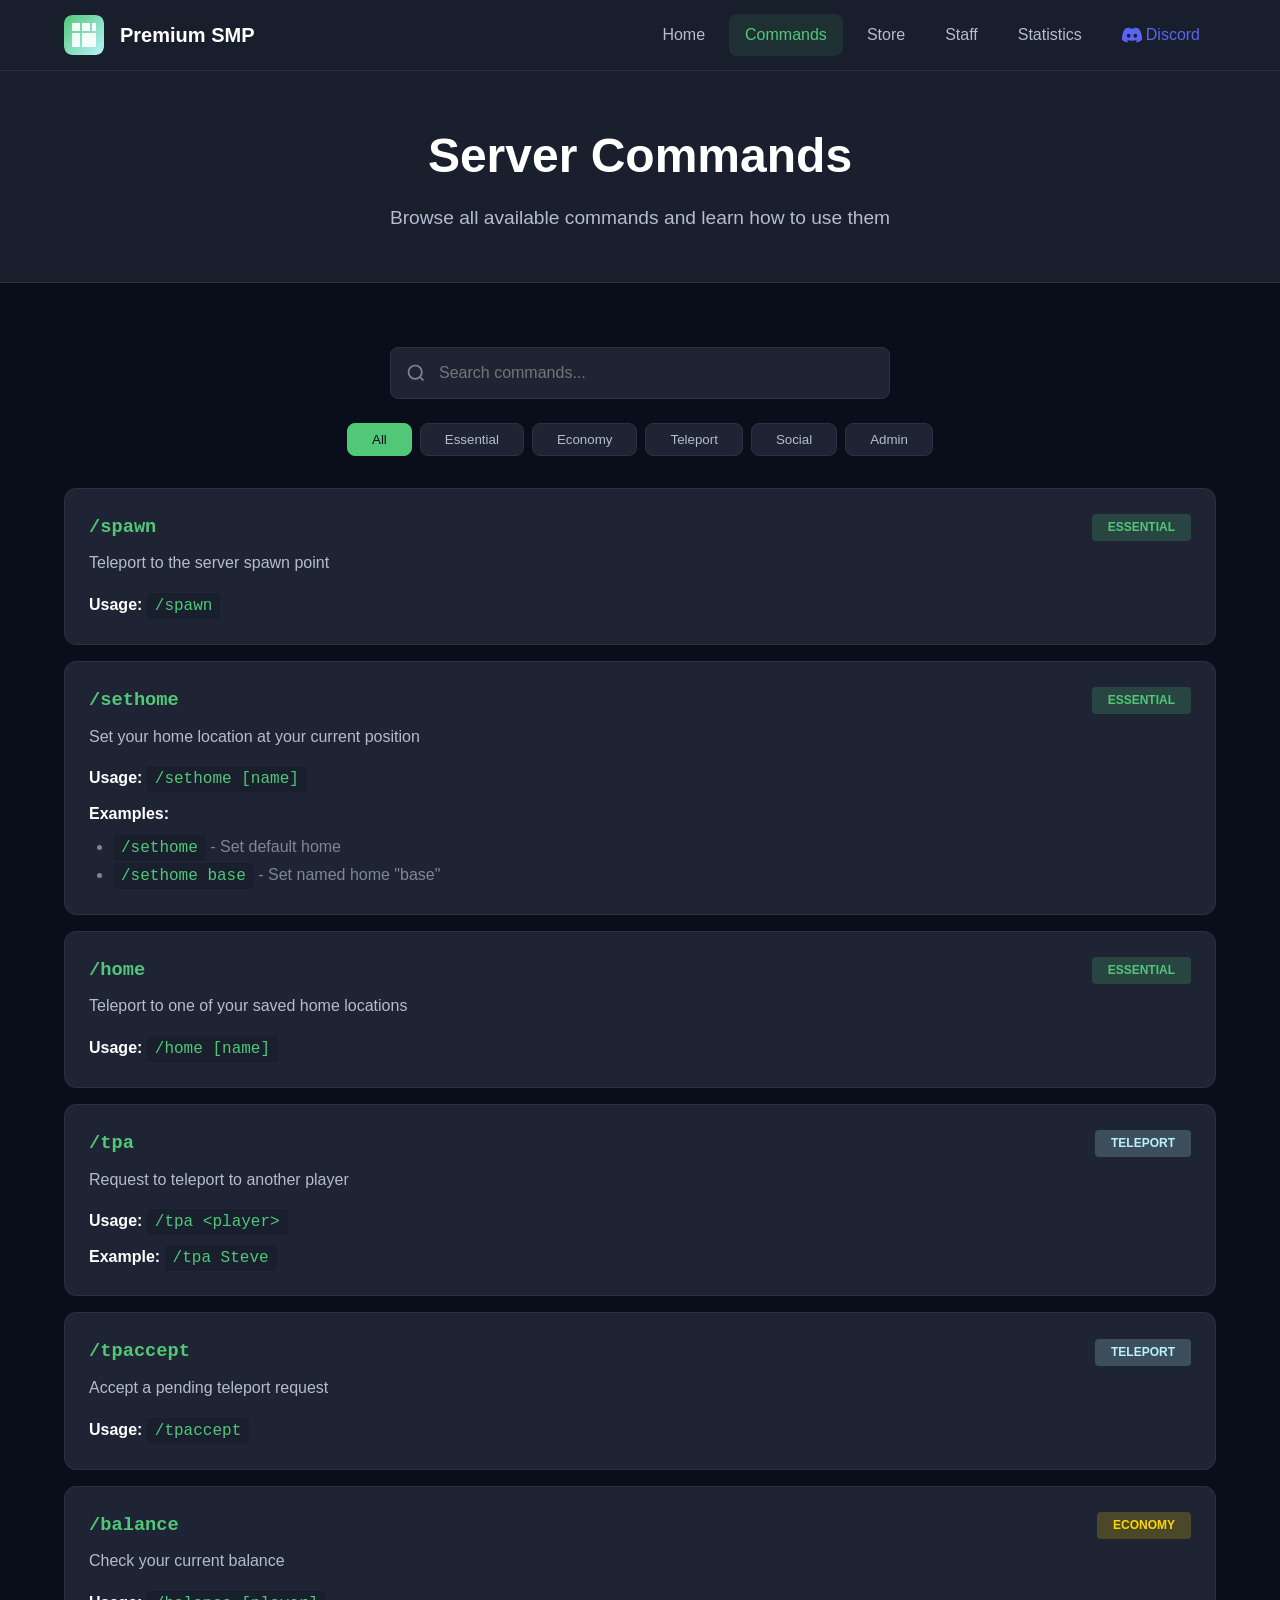
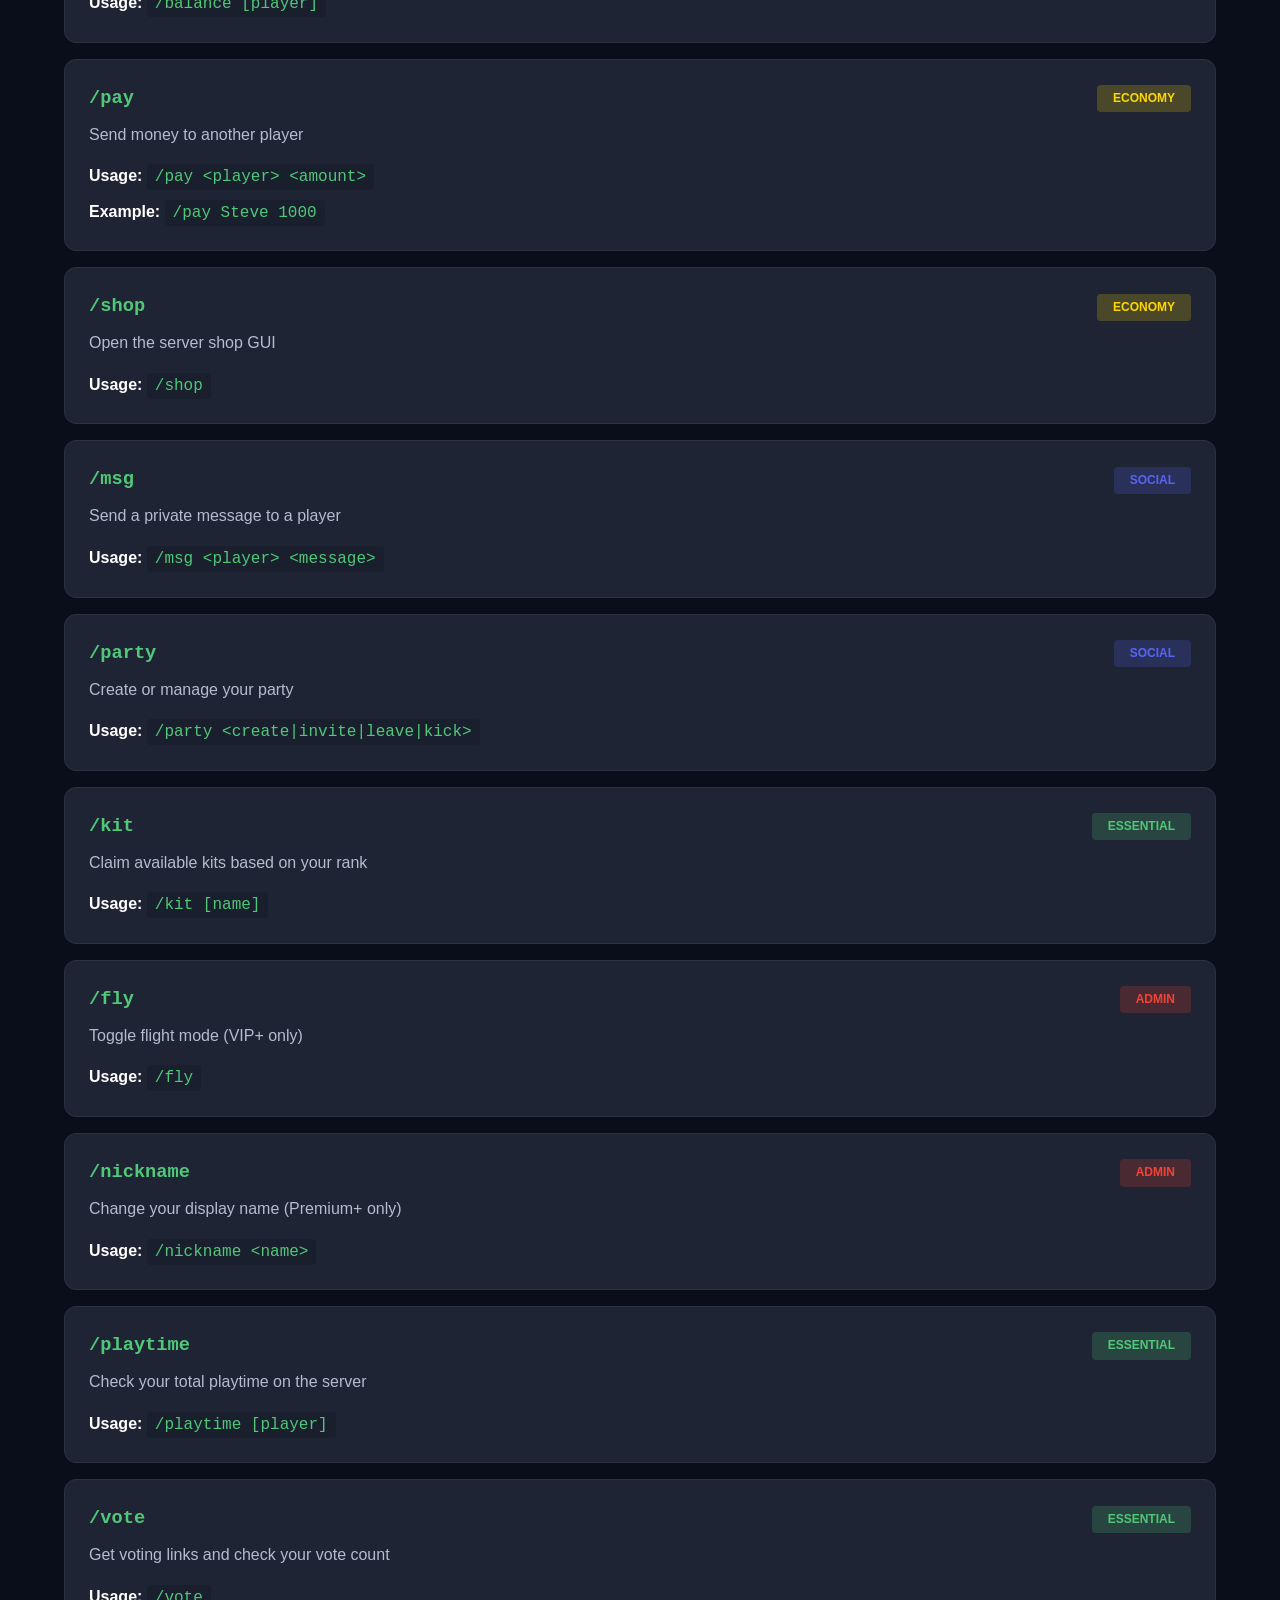
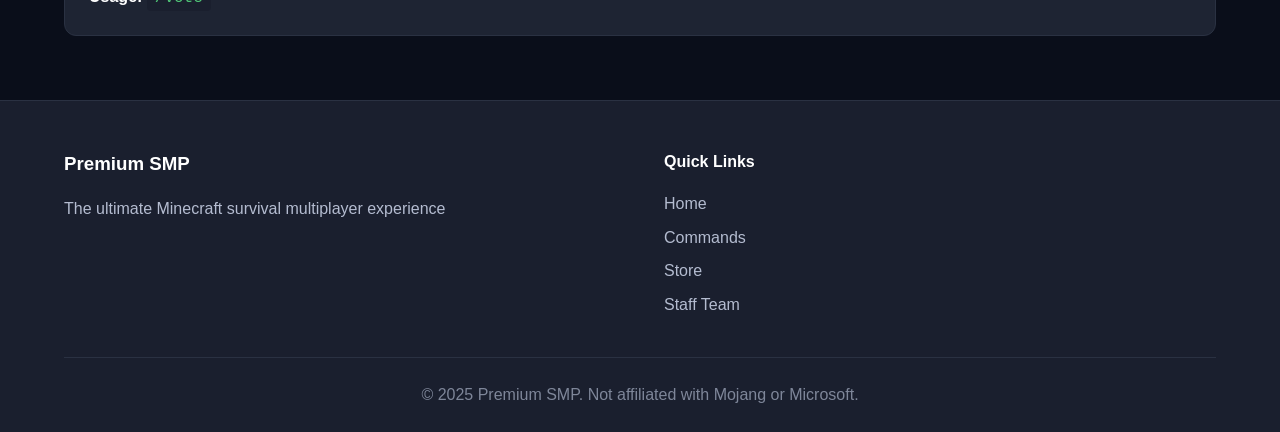
==== commands.html @ baafb139 "Finished The full project" ====
<!DOCTYPE html>
<html lang="en">
<head>
    <meta charset="UTF-8">
    <meta name="viewport" content="width=device-width, initial-scale=1.0">
    <meta name="description" content="Browse all available commands on Premium Minecraft SMP server">
    <title>Commands - Premium Minecraft SMP</title>
    <link rel="icon" type="image/svg+xml" href="/favicon.svg">
    <link rel="stylesheet" href="./style.css">
</head>
<body>
    <nav class="navbar" id="navbar">
        <div class="container nav-container">
            <div class="nav-brand">
                <a href="./index.html"><img src="./public/logo.svg" alt="Server Logo" class="nav-logo"></a>
                <a href="./index.html"><span class="nav-title">Premium SMP</span></a>
            </div>

            <button class="nav-toggle" id="navToggle" aria-label="Toggle navigation">
                <span></span>
                <span></span>
                <span></span>
            </button>

            <ul class="nav-menu" id="navMenu">
                <li><a href="./index.html" class="nav-link">Home</a></li>
                <li><a href="./commands.html" class="nav-link active">Commands</a></li>
                <li><a href="./store.html" class="nav-link">Store</a></li>
                <li><a href="./staff.html" class="nav-link">Staff</a></li>
                <li><a href="./stats.html" class="nav-link">Statistics</a></li>
                <li><a href="#" class="nav-link discord-link" id="discordLink">
                    <svg class="discord-icon" width="20" height="20" viewBox="0 0 24 24" fill="currentColor">
                        <path d="M20.317 4.492c-1.53-.69-3.17-1.2-4.885-1.49a.075.075 0 0 0-.079.036c-.21.369-.444.85-.608 1.23a18.566 18.566 0 0 0-5.487 0 12.36 12.36 0 0 0-.617-1.23A.077.077 0 0 0 8.562 3c-1.714.29-3.354.8-4.885 1.491a.07.07 0 0 0-.032.027C.533 9.093-.32 13.555.099 17.961a.08.08 0 0 0 .031.055 20.03 20.03 0 0 0 5.993 2.98.078.078 0 0 0 .084-.026 13.83 13.83 0 0 0 1.226-1.963.074.074 0 0 0-.041-.104 13.201 13.201 0 0 1-1.872-.878.075.075 0 0 1-.008-.125c.126-.093.252-.19.372-.287a.075.075 0 0 1 .078-.01c3.927 1.764 8.18 1.764 12.061 0a.075.075 0 0 1 .079.009c.12.098.245.195.372.288a.075.075 0 0 1-.006.125c-.598.344-1.22.635-1.873.877a.075.075 0 0 0-.041.105c.36.687.772 1.341 1.225 1.962a.077.077 0 0 0 .084.028 19.963 19.963 0 0 0 6.002-2.981.076.076 0 0 0 .032-.054c.5-5.094-.838-9.52-3.549-13.442a.06.06 0 0 0-.031-.028zM8.02 15.278c-1.182 0-2.157-1.069-2.157-2.38 0-1.312.956-2.38 2.157-2.38 1.21 0 2.176 1.077 2.157 2.38 0 1.312-.956 2.38-2.157 2.38zm7.975 0c-1.183 0-2.157-1.069-2.157-2.38 0-1.312.955-2.38 2.157-2.38 1.21 0 2.176 1.077 2.157 2.38 0 1.312-.946 2.38-2.157 2.38z"/>
                    </svg>
                    Discord
                </a></li>
            </ul>
        </div>
    </nav>

    <div class="page-header">
        <div class="container">
            <h1>Server Commands</h1>
            <p>Browse all available commands and learn how to use them</p>
        </div>
    </div>

    <section class="section commands-section">
        <div class="container">
            <div class="commands-controls">
                <div class="search-box">
                    <svg class="search-icon" width="20" height="20" viewBox="0 0 24 24" fill="none" stroke="currentColor" stroke-width="2">
                        <circle cx="11" cy="11" r="8"></circle>
                        <path d="m21 21-4.35-4.35"></path>
                    </svg>
                    <input type="text" id="commandSearch" placeholder="Search commands..." class="search-input">
                </div>

                <div class="category-filters" id="categoryFilters">
                    <button class="filter-btn active" data-category="all">All</button>
                    <button class="filter-btn" data-category="essential">Essential</button>
                    <button class="filter-btn" data-category="economy">Economy</button>
                    <button class="filter-btn" data-category="teleport">Teleport</button>
                    <button class="filter-btn" data-category="social">Social</button>
                    <button class="filter-btn" data-category="admin">Admin</button>
                </div>
            </div>

            <div class="commands-list" id="commandsList">
                <div class="command-card" data-category="essential">
                    <div class="command-header">
                        <h3>/spawn</h3>
                        <span class="command-badge badge-essential">Essential</span>
                    </div>
                    <p class="command-description">Teleport to the server spawn point</p>
                    <div class="command-usage">
                        <strong>Usage:</strong> <code>/spawn</code>
                    </div>
                </div>

                <div class="command-card" data-category="essential">
                    <div class="command-header">
                        <h3>/sethome</h3>
                        <span class="command-badge badge-essential">Essential</span>
                    </div>
                    <p class="command-description">Set your home location at your current position</p>
                    <div class="command-usage">
                        <strong>Usage:</strong> <code>/sethome [name]</code>
                    </div>
                    <div class="command-examples">
                        <strong>Examples:</strong>
                        <ul>
                            <li><code>/sethome</code> - Set default home</li>
                            <li><code>/sethome base</code> - Set named home "base"</li>
                        </ul>
                    </div>
                </div>

                <div class="command-card" data-category="essential">
                    <div class="command-header">
                        <h3>/home</h3>
                        <span class="command-badge badge-essential">Essential</span>
                    </div>
                    <p class="command-description">Teleport to one of your saved home locations</p>
                    <div class="command-usage">
                        <strong>Usage:</strong> <code>/home [name]</code>
                    </div>
                </div>

                <div class="command-card" data-category="teleport">
                    <div class="command-header">
                        <h3>/tpa</h3>
                        <span class="command-badge badge-teleport">Teleport</span>
                    </div>
                    <p class="command-description">Request to teleport to another player</p>
                    <div class="command-usage">
                        <strong>Usage:</strong> <code>/tpa &lt;player&gt;</code>
                    </div>
                    <div class="command-examples">
                        <strong>Example:</strong> <code>/tpa Steve</code>
                    </div>
                </div>

                <div class="command-card" data-category="teleport">
                    <div class="command-header">
                        <h3>/tpaccept</h3>
                        <span class="command-badge badge-teleport">Teleport</span>
                    </div>
                    <p class="command-description">Accept a pending teleport request</p>
                    <div class="command-usage">
                        <strong>Usage:</strong> <code>/tpaccept</code>
                    </div>
                </div>

                <div class="command-card" data-category="economy">
                    <div class="command-header">
                        <h3>/balance</h3>
                        <span class="command-badge badge-economy">Economy</span>
                    </div>
                    <p class="command-description">Check your current balance</p>
                    <div class="command-usage">
                        <strong>Usage:</strong> <code>/balance [player]</code>
                    </div>
                </div>

                <div class="command-card" data-category="economy">
                    <div class="command-header">
                        <h3>/pay</h3>
                        <span class="command-badge badge-economy">Economy</span>
                    </div>
                    <p class="command-description">Send money to another player</p>
                    <div class="command-usage">
                        <strong>Usage:</strong> <code>/pay &lt;player&gt; &lt;amount&gt;</code>
                    </div>
                    <div class="command-examples">
                        <strong>Example:</strong> <code>/pay Steve 1000</code>
                    </div>
                </div>

                <div class="command-card" data-category="economy">
                    <div class="command-header">
                        <h3>/shop</h3>
                        <span class="command-badge badge-economy">Economy</span>
                    </div>
                    <p class="command-description">Open the server shop GUI</p>
                    <div class="command-usage">
                        <strong>Usage:</strong> <code>/shop</code>
                    </div>
                </div>

                <div class="command-card" data-category="social">
                    <div class="command-header">
                        <h3>/msg</h3>
                        <span class="command-badge badge-social">Social</span>
                    </div>
                    <p class="command-description">Send a private message to a player</p>
                    <div class="command-usage">
                        <strong>Usage:</strong> <code>/msg &lt;player&gt; &lt;message&gt;</code>
                    </div>
                </div>

                <div class="command-card" data-category="social">
                    <div class="command-header">
                        <h3>/party</h3>
                        <span class="command-badge badge-social">Social</span>
                    </div>
                    <p class="command-description">Create or manage your party</p>
                    <div class="command-usage">
                        <strong>Usage:</strong> <code>/party &lt;create|invite|leave|kick&gt;</code>
                    </div>
                </div>

                <div class="command-card" data-category="essential">
                    <div class="command-header">
                        <h3>/kit</h3>
                        <span class="command-badge badge-essential">Essential</span>
                    </div>
                    <p class="command-description">Claim available kits based on your rank</p>
                    <div class="command-usage">
                        <strong>Usage:</strong> <code>/kit [name]</code>
                    </div>
                </div>

                <div class="command-card" data-category="admin">
                    <div class="command-header">
                        <h3>/fly</h3>
                        <span class="command-badge badge-admin">Admin</span>
                    </div>
                    <p class="command-description">Toggle flight mode (VIP+ only)</p>
                    <div class="command-usage">
                        <strong>Usage:</strong> <code>/fly</code>
                    </div>
                </div>

                <div class="command-card" data-category="admin">
                    <div class="command-header">
                        <h3>/nickname</h3>
                        <span class="command-badge badge-admin">Admin</span>
                    </div>
                    <p class="command-description">Change your display name (Premium+ only)</p>
                    <div class="command-usage">
                        <strong>Usage:</strong> <code>/nickname &lt;name&gt;</code>
                    </div>
                </div>

                <div class="command-card" data-category="essential">
                    <div class="command-header">
                        <h3>/playtime</h3>
                        <span class="command-badge badge-essential">Essential</span>
                    </div>
                    <p class="command-description">Check your total playtime on the server</p>
                    <div class="command-usage">
                        <strong>Usage:</strong> <code>/playtime [player]</code>
                    </div>
                </div>

                <div class="command-card" data-category="essential">
                    <div class="command-header">
                        <h3>/vote</h3>
                        <span class="command-badge badge-essential">Essential</span>
                    </div>
                    <p class="command-description">Get voting links and check your vote count</p>
                    <div class="command-usage">
                        <strong>Usage:</strong> <code>/vote</code>
                    </div>
                </div>
            </div>

            <div class="no-results" id="noResults" style="display: none;">
                <svg width="64" height="64" viewBox="0 0 24 24" fill="none" stroke="currentColor" stroke-width="2">
                    <circle cx="11" cy="11" r="8"></circle>
                    <path d="m21 21-4.35-4.35"></path>
                </svg>
                <p>No commands found</p>
            </div>
        </div>
    </section>

    <footer class="footer">
        <div class="container">
            <div class="footer-content">
                <div class="footer-section">
                    <h3>Premium SMP</h3>
                    <p>The ultimate Minecraft survival multiplayer experience</p>
                </div>
                <div class="footer-section">
                    <h4>Quick Links</h4>
                    <ul class="footer-links">
                        <li><a href="./index.html">Home</a></li>
                        <li><a href="./commands.html">Commands</a></li>
                        <li><a href="./store.html">Store</a></li>
                        <li><a href="./staff.html">Staff Team</a></li>
                    </ul>
                </div>
            </div>
            <div class="footer-bottom">
                <p>&copy; 2025 Premium SMP. Not affiliated with Mojang or Microsoft.</p>
            </div>
        </div>
    </footer>

    <div class="notification" id="notification">
        <div class="notification-content">
            <span class="notification-message" id="notificationMessage"></span>
            <button class="notification-close" id="notificationClose">&times;</button>
        </div>
    </div>

    <script type="module" src="./js/commands.js"></script>
</body>
</html>
---- style.css ----
:root {
  --color-primary: #50C878;
  --color-primary-dark: #3da860;
  --color-primary-light: #6fd48f;
  --color-secondary: #B9F2FF;
  --color-secondary-dark: #90c9d4;
  --color-accent: #FFD700;
  --color-success: #4CAF50;
  --color-warning: #FF9800;
  --color-error: #F44336;
  --color-discord: #5865F2;
  --color-bg-primary: #0a0e1a;
  --color-bg-secondary: #1a1f2e;
  --color-bg-tertiary: #252b3d;
  --color-bg-card: #1e2433;
  --color-bg-hover: #2a3142;
  --color-text-primary: #ffffff;
  --color-text-secondary: #b4bcd0;
  --color-text-tertiary: #7e8699;
  --color-text-muted: #5a6178;
  --color-border: #2a3142;
  --color-border-light: #3a4152;
  --font-primary: -apple-system, BlinkMacSystemFont, 'Segoe UI', 'Roboto', 'Oxygen', 'Ubuntu', 'Cantarell', 'Fira Sans', 'Droid Sans', 'Helvetica Neue', sans-serif;
  --font-gaming: 'Minecraft', 'Press Start 2P', monospace, var(--font-primary);
  --spacing-xs: 4px;
  --spacing-sm: 8px;
  --spacing-md: 16px;
  --spacing-lg: 24px;
  --spacing-xl: 32px;
  --spacing-2xl: 48px;
  --spacing-3xl: 64px;
  --radius-sm: 4px;
  --radius-md: 8px;
  --radius-lg: 12px;
  --radius-xl: 16px;
  --shadow-sm: 0 1px 3px rgba(0, 0, 0, 0.2);
  --shadow-md: 0 4px 6px rgba(0, 0, 0, 0.3);
  --shadow-lg: 0 10px 25px rgba(0, 0, 0, 0.4);
  --shadow-xl: 0 20px 40px rgba(0, 0, 0, 0.5);
  --transition-fast: 150ms ease;
  --transition-normal: 250ms ease;
  --transition-slow: 350ms ease;
  --z-dropdown: 1000;
  --z-modal: 2000;
  --z-notification: 3000;
  --z-tooltip: 4000;
}

* {
  margin: 0;
  padding: 0;
  box-sizing: border-box;
}

html {
  scroll-behavior: smooth;
  font-size: 16px;
}

body {
  font-family: var(--font-primary);
  background-color: var(--color-bg-primary);
  color: var(--color-text-primary);
  line-height: 1.6;
  overflow-x: hidden;
  -webkit-font-smoothing: antialiased;
  -moz-osx-font-smoothing: grayscale;
}

.container {
  max-width: 1200px;
  margin: 0 auto;
  padding: 0 var(--spacing-lg);
}

img {
  max-width: 100%;
  height: auto;
  display: block;
}

a {
  text-decoration: none;
  color: inherit;
  transition: color var(--transition-fast);
}

button {
  font-family: inherit;
  border: none;
  cursor: pointer;
  transition: all var(--transition-fast);
}

input, textarea, select {
  font-family: inherit;
  font-size: inherit;
}

.navbar {
  position: fixed;
  top: 0;
  left: 0;
  right: 0;
  background: rgba(26, 31, 46, 0.95);
  backdrop-filter: blur(10px);
  border-bottom: 1px solid var(--color-border);
  z-index: 1000;
  transition: background var(--transition-normal);
}

.navbar.scrolled {
  background: rgba(26, 31, 46, 1);
  box-shadow: var(--shadow-md);
}

.nav-container {
  display: flex;
  align-items: center;
  justify-content: space-between;
  height: 70px;
}

.nav-brand {
  display: flex;
  align-items: center;
  gap: var(--spacing-md);
  font-weight: 700;
  font-size: 1.25rem;
}

.nav-logo {
  width: 40px;
  height: 40px;
  border-radius: var(--radius-md);
}

.nav-menu {
  display: flex;
  align-items: center;
  gap: var(--spacing-sm);
  list-style: none;
}

.nav-link {
  padding: var(--spacing-sm) var(--spacing-md);
  border-radius: var(--radius-md);
  color: var(--color-text-secondary);
  font-weight: 500;
  transition: all var(--transition-fast);
  display: flex;
  align-items: center;
  gap: var(--spacing-xs);
}

.nav-link:hover {
  color: var(--color-text-primary);
  background: var(--color-bg-hover);
}

.nav-link.active {
  color: var(--color-primary);
  background: rgba(80, 200, 120, 0.1);
}

.discord-link {
  color: var(--color-discord);
}

.discord-link:hover {
  background: rgba(88, 101, 242, 0.1);
}

.nav-toggle {
  display: none;
  flex-direction: column;
  gap: 5px;
  background: transparent;
  padding: var(--spacing-sm);
}

.nav-toggle span {
  width: 25px;
  height: 2px;
  background: var(--color-text-primary);
  transition: all var(--transition-fast);
  border-radius: 2px;
}

.hero {
  position: relative;
  min-height: 100vh;
  display: flex;
  align-items: center;
  justify-content: center;
  padding-top: 70px;
  overflow: hidden;
}

.hero-background {
  position: absolute;
  top: 0;
  left: 0;
  right: 0;
  bottom: 0;
  background: linear-gradient(135deg, #0a0e1a 0%, #1a1f2e 50%, #0f1419 100%);
  z-index: -1;
}

.hero-background::before {
  content: '';
  position: absolute;
  top: 0;
  left: 0;
  right: 0;
  bottom: 0;
  background: radial-gradient(circle at 50% 50%, rgba(80, 200, 120, 0.1) 0%, transparent 70%);
  animation: pulse 8s ease-in-out infinite;
}

@keyframes pulse {
  0%, 100% { opacity: 0.5; }
  50% { opacity: 1; }
}

.hero-content {
  text-align: center;
  z-index: 1;
  padding: var(--spacing-2xl) 0;
}

.hero-title {
  font-size: clamp(2.5rem, 5vw, 4rem);
  font-weight: 800;
  margin-bottom: var(--spacing-md);
  background: linear-gradient(135deg, var(--color-primary), var(--color-secondary));
  -webkit-background-clip: text;
  -webkit-text-fill-color: transparent;
  background-clip: text;
  animation: fadeInUp 0.8s ease;
}

.hero-subtitle {
  font-size: clamp(1.1rem, 2vw, 1.5rem);
  color: var(--color-text-secondary);
  margin-bottom: var(--spacing-2xl);
  animation: fadeInUp 0.8s ease 0.2s both;
}

@keyframes fadeInUp {
  from {
    opacity: 0;
    transform: translateY(30px);
  }
  to {
    opacity: 1;
    transform: translateY(0);
  }
}

.server-status-card {
  background: var(--color-bg-card);
  border: 1px solid var(--color-border);
  border-radius: var(--radius-xl);
  padding: var(--spacing-xl);
  margin: 0 auto var(--spacing-xl);
  max-width: 600px;
  box-shadow: var(--shadow-lg);
  animation: fadeInUp 0.8s ease 0.4s both;
}

.status-indicator {
  display: flex;
  align-items: center;
  justify-content: center;
  gap: var(--spacing-sm);
  margin-bottom: var(--spacing-lg);
}

.status-dot {
  width: 12px;
  height: 12px;
  border-radius: 50%;
  background: var(--color-success);
  box-shadow: 0 0 10px var(--color-success);
  animation: statusPulse 2s ease-in-out infinite;
}

@keyframes statusPulse {
  0%, 100% { opacity: 1; }
  50% { opacity: 0.5; }
}

.status-dot.offline {
  background: var(--color-error);
  box-shadow: 0 0 10px var(--color-error);
}

.status-text {
  font-weight: 600;
  font-size: 1.1rem;
}

.server-info {
  display: grid;
  grid-template-columns: 1fr 1fr;
  gap: var(--spacing-lg);
}

.server-ip label,
.player-count label {
  display: block;
  color: var(--color-text-tertiary);
  font-size: 0.875rem;
  margin-bottom: var(--spacing-xs);
  text-transform: uppercase;
  letter-spacing: 0.5px;
}

.ip-container {
  display: flex;
  align-items: center;
  gap: var(--spacing-sm);
  background: var(--color-bg-secondary);
  padding: var(--spacing-sm) var(--spacing-md);
  border-radius: var(--radius-md);
}

.ip-container code {
  flex: 1;
  font-family: 'Courier New', monospace;
  font-size: 1rem;
  color: var(--color-primary);
  font-weight: 600;
}

.btn-copy {
  background: transparent;
  color: var(--color-text-secondary);
  padding: var(--spacing-xs);
  border-radius: var(--radius-sm);
  display: flex;
  align-items: center;
}

.btn-copy:hover {
  background: var(--color-bg-hover);
  color: var(--color-primary);
}

.count-display {
  font-size: 2rem;
  font-weight: 700;
  color: var(--color-primary);
}

.count-max {
  font-size: 1.2rem;
  color: var(--color-text-tertiary);
}

.hero-actions {
  display: flex;
  gap: var(--spacing-md);
  justify-content: center;
  flex-wrap: wrap;
  animation: fadeInUp 0.8s ease 0.6s both;
}

.btn {
  padding: var(--spacing-md) var(--spacing-xl);
  border-radius: var(--radius-md);
  font-weight: 600;
  font-size: 1rem;
  display: inline-flex;
  align-items: center;
  justify-content: center;
  gap: var(--spacing-sm);
  cursor: pointer;
  transition: all var(--transition-normal);
  border: 2px solid transparent;
  text-align: center;
  white-space: nowrap;
}

.btn-primary {
  background: var(--color-primary);
  color: var(--color-bg-primary);
}

.btn-primary:hover {
  background: var(--color-primary-dark);
  transform: translateY(-2px);
  box-shadow: 0 10px 20px rgba(80, 200, 120, 0.3);
}

.btn-secondary {
  background: transparent;
  border-color: var(--color-border-light);
  color: var(--color-text-primary);
}

.btn-secondary:hover {
  background: var(--color-bg-hover);
  border-color: var(--color-primary);
}

.btn-discord {
  background: var(--color-discord);
  color: white;
}

.btn-discord:hover {
  background: #4752c4;
  transform: translateY(-2px);
  box-shadow: 0 10px 20px rgba(88, 101, 242, 0.3);
}

.btn-large {
  padding: var(--spacing-md) var(--spacing-2xl);
  font-size: 1.1rem;
}

.btn-block {
  width: 100%;
}

.btn:disabled {
  opacity: 0.5;
  cursor: not-allowed;
  transform: none !important;
}

.scroll-indicator {
  position: absolute;
  bottom: var(--spacing-xl);
  left: 50%;
  transform: translateX(-50%);
  animation: bounce 2s infinite;
}

@keyframes bounce {
  0%, 100% { transform: translateX(-50%) translateY(0); }
  50% { transform: translateX(-50%) translateY(-10px); }
}

.scroll-arrow {
  width: 30px;
  height: 30px;
  border-left: 2px solid var(--color-primary);
  border-bottom: 2px solid var(--color-primary);
  transform: rotate(-45deg);
}

.section {
  padding: var(--spacing-3xl) 0;
}

.section-title {
  font-size: clamp(2rem, 4vw, 3rem);
  font-weight: 700;
  text-align: center;
  margin-bottom: var(--spacing-md);
}

.section-subtitle {
  text-align: center;
  color: var(--color-text-secondary);
  font-size: 1.2rem;
  margin-bottom: var(--spacing-2xl);
}

.features-grid {
  display: grid;
  grid-template-columns: repeat(auto-fit, minmax(300px, 1fr));
  gap: var(--spacing-lg);
}

.feature-card {
  background: var(--color-bg-card);
  border: 1px solid var(--color-border);
  border-radius: var(--radius-lg);
  padding: var(--spacing-xl);
  transition: all var(--transition-normal);
}

.feature-card:hover {
  transform: translateY(-5px);
  border-color: var(--color-primary);
  box-shadow: var(--shadow-lg);
}

.feature-icon {
  width: 60px;
  height: 60px;
  background: rgba(80, 200, 120, 0.1);
  border-radius: var(--radius-md);
  display: flex;
  align-items: center;
  justify-content: center;
  margin-bottom: var(--spacing-md);
  color: var(--color-primary);
}

.feature-card h3 {
  font-size: 1.5rem;
  margin-bottom: var(--spacing-sm);
}

.feature-card p {
  color: var(--color-text-secondary);
  line-height: 1.7;
}

.discord-section {
  background: var(--color-bg-secondary);
}

.discord-content {
  display: grid;
  grid-template-columns: 1fr 1fr;
  gap: var(--spacing-2xl);
  align-items: center;
}

.discord-info h2 {
  font-size: 2.5rem;
  margin-bottom: var(--spacing-md);
}

.discord-stats {
  display: flex;
  gap: var(--spacing-xl);
  margin: var(--spacing-xl) 0;
}

.discord-stat {
  display: flex;
  flex-direction: column;
}

.stat-value {
  font-size: 2.5rem;
  font-weight: 700;
  color: var(--color-discord);
}

.stat-label {
  color: var(--color-text-tertiary);
  font-size: 0.9rem;
}

.discord-widget {
  background: var(--color-bg-card);
  border: 1px solid var(--color-border);
  border-radius: var(--radius-lg);
  padding: var(--spacing-xl);
  min-height: 300px;
  display: flex;
  align-items: center;
  justify-content: center;
}

.footer {
  background: var(--color-bg-secondary);
  border-top: 1px solid var(--color-border);
  padding: var(--spacing-2xl) 0 var(--spacing-lg);
}

.footer-content {
  display: grid;
  grid-template-columns: repeat(auto-fit, minmax(200px, 1fr));
  gap: var(--spacing-2xl);
  margin-bottom: var(--spacing-xl);
}

.footer-section h3, .footer-section h4 {
  margin-bottom: var(--spacing-md);
}

.footer-section p {
  color: var(--color-text-secondary);
  line-height: 1.7;
}

.footer-links {
  list-style: none;
}

.footer-links li {
  margin-bottom: var(--spacing-sm);
}

.footer-links a {
  color: var(--color-text-secondary);
  transition: color var(--transition-fast);
}

.footer-links a:hover {
  color: var(--color-primary);
}

.social-links {
  display: flex;
  gap: var(--spacing-md);
  margin-top: var(--spacing-md);
}

.social-links a {
  width: 40px;
  height: 40px;
  background: var(--color-bg-hover);
  border-radius: var(--radius-md);
  display: flex;
  align-items: center;
  justify-content: center;
  transition: all var(--transition-fast);
}

.social-links a:hover {
  background: var(--color-primary);
  transform: translateY(-3px);
}

.footer-bottom {
  text-align: center;
  padding-top: var(--spacing-lg);
  border-top: 1px solid var(--color-border);
  color: var(--color-text-tertiary);
}

.notification {
  position: fixed;
  top: 90px;
  right: var(--spacing-lg);
  background: var(--color-bg-card);
  border: 1px solid var(--color-border);
  border-radius: var(--radius-lg);
  padding: var(--spacing-md) var(--spacing-lg);
  box-shadow: var(--shadow-lg);
  z-index: var(--z-notification);
  transform: translateX(400px);
  transition: transform var(--transition-normal);
  max-width: 350px;
}

.notification.show {
  transform: translateX(0);
}

.notification.success {
  border-color: var(--color-success);
}

.notification.error {
  border-color: var(--color-error);
}

.notification-content {
  display: flex;
  align-items: center;
  justify-content: space-between;
  gap: var(--spacing-md);
}

.notification-close {
  background: transparent;
  color: var(--color-text-secondary);
  font-size: 1.5rem;
  padding: 0;
  width: 24px;
  height: 24px;
  display: flex;
  align-items: center;
  justify-content: center;
  border-radius: var(--radius-sm);
}

.notification-close:hover {
  background: var(--color-bg-hover);
}

.popup-overlay {
  position: fixed;
  top: 0;
  left: 0;
  right: 0;
  bottom: 0;
  background: rgba(0, 0, 0, 0.8);
  z-index: var(--z-modal);
  display: flex;
  align-items: center;
  justify-content: center;
  opacity: 0;
  pointer-events: none;
  transition: opacity var(--transition-normal);
  padding: var(--spacing-lg);
}

.popup-overlay.show {
  opacity: 1;
  pointer-events: auto;
}

.popup-content {
  background: var(--color-bg-card);
  border: 1px solid var(--color-border);
  border-radius: var(--radius-xl);
  max-width: 500px;
  width: 100%;
  position: relative;
  transform: scale(0.9);
  transition: transform var(--transition-normal);
}

.popup-overlay.show .popup-content {
  transform: scale(1);
}

.popup-close {
  position: absolute;
  top: var(--spacing-md);
  right: var(--spacing-md);
  background: var(--color-bg-hover);
  color: var(--color-text-secondary);
  width: 36px;
  height: 36px;
  border-radius: var(--radius-md);
  font-size: 1.5rem;
  display: flex;
  align-items: center;
  justify-content: center;
}

.popup-close:hover {
  background: var(--color-error);
  color: white;
}

.popup-body {
  padding: var(--spacing-2xl);
}

.popup-body h2 {
  margin-bottom: var(--spacing-md);
}

.popup-body p {
  color: var(--color-text-secondary);
  margin-bottom: var(--spacing-xl);
  line-height: 1.7;
}

.popup-actions {
  display: flex;
  gap: var(--spacing-md);
}

.page-header {
  background: var(--color-bg-secondary);
  padding: calc(70px + var(--spacing-2xl)) 0 var(--spacing-2xl);
  text-align: center;
  border-bottom: 1px solid var(--color-border);
}

.page-header h1 {
  font-size: clamp(2rem, 4vw, 3rem);
  margin-bottom: var(--spacing-sm);
}

.page-header p {
  color: var(--color-text-secondary);
  font-size: 1.2rem;
}

.commands-controls {
  display: flex;
  flex-direction: column;
  gap: var(--spacing-lg);
  margin-bottom: var(--spacing-xl);
}

.search-box {
  position: relative;
  max-width: 500px;
  margin: 0 auto;
  width: 100%;
}

.search-icon {
  position: absolute;
  left: var(--spacing-md);
  top: 50%;
  transform: translateY(-50%);
  color: var(--color-text-tertiary);
  pointer-events: none;
}

.search-input {
  width: 100%;
  padding: var(--spacing-md) var(--spacing-md) var(--spacing-md) calc(var(--spacing-md) * 3);
  background: var(--color-bg-card);
  border: 1px solid var(--color-border);
  border-radius: var(--radius-md);
  color: var(--color-text-primary);
  font-size: 1rem;
  transition: all var(--transition-fast);
}

.search-input:focus {
  outline: none;
  border-color: var(--color-primary);
  box-shadow: 0 0 0 3px rgba(80, 200, 120, 0.1);
}

.category-filters {
  display: flex;
  gap: var(--spacing-sm);
  justify-content: center;
  flex-wrap: wrap;
}

.filter-btn, .category-btn, .tab-btn {
  padding: var(--spacing-sm) var(--spacing-lg);
  background: var(--color-bg-card);
  border: 1px solid var(--color-border);
  border-radius: var(--radius-md);
  color: var(--color-text-secondary);
  font-weight: 500;
  transition: all var(--transition-fast);
}

.filter-btn:hover, .category-btn:hover, .tab-btn:hover {
  background: var(--color-bg-hover);
  border-color: var(--color-primary);
  color: var(--color-text-primary);
}

.filter-btn.active, .category-btn.active, .tab-btn.active {
  background: var(--color-primary);
  border-color: var(--color-primary);
  color: var(--color-bg-primary);
}

.commands-list {
  display: grid;
  gap: var(--spacing-md);
}

.command-card {
  background: var(--color-bg-card);
  border: 1px solid var(--color-border);
  border-radius: var(--radius-lg);
  padding: var(--spacing-lg);
  transition: all var(--transition-fast);
}

.command-card:hover {
  border-color: var(--color-primary);
  box-shadow: var(--shadow-md);
}

.command-header {
  display: flex;
  align-items: center;
  justify-content: space-between;
  margin-bottom: var(--spacing-sm);
  flex-wrap: wrap;
  gap: var(--spacing-sm);
}

.command-header h3 {
  color: var(--color-primary);
  font-family: 'Courier New', monospace;
}

.command-badge {
  padding: var(--spacing-xs) var(--spacing-md);
  border-radius: var(--radius-sm);
  font-size: 0.75rem;
  font-weight: 600;
  text-transform: uppercase;
}

.badge-essential {
  background: rgba(80, 200, 120, 0.2);
  color: var(--color-primary);
}

.badge-economy {
  background: rgba(255, 215, 0, 0.2);
  color: var(--color-accent);
}

.badge-teleport {
  background: rgba(185, 242, 255, 0.2);
  color: var(--color-secondary);
}

.badge-social {
  background: rgba(88, 101, 242, 0.2);
  color: var(--color-discord);
}

.badge-admin {
  background: rgba(244, 67, 54, 0.2);
  color: var(--color-error);
}

.command-description {
  color: var(--color-text-secondary);
  margin-bottom: var(--spacing-md);
}

.command-usage, .command-examples {
  margin-top: var(--spacing-sm);
}

.command-usage code, .command-examples code {
  background: var(--color-bg-secondary);
  padding: var(--spacing-xs) var(--spacing-sm);
  border-radius: var(--radius-sm);
  font-family: 'Courier New', monospace;
  color: var(--color-primary);
}

.command-examples ul {
  margin-top: var(--spacing-sm);
  padding-left: var(--spacing-lg);
  color: var(--color-text-tertiary);
}

.no-results {
  text-align: center;
  padding: var(--spacing-3xl) 0;
  color: var(--color-text-tertiary);
}

.no-results svg {
  margin: 0 auto var(--spacing-lg);
  opacity: 0.5;
}

.store-layout {
  display: grid;
  grid-template-columns: 350px 1fr;
  gap: var(--spacing-xl);
  align-items: start;
}

.store-sidebar {
  position: sticky;
  top: 100px;
  display: flex;
  flex-direction: column;
  gap: var(--spacing-lg);
}

.cart-widget {
  background: var(--color-bg-card);
  border: 1px solid var(--color-border);
  border-radius: var(--radius-lg);
  padding: var(--spacing-lg);
}

.cart-header {
  display: flex;
  align-items: center;
  justify-content: space-between;
  margin-bottom: var(--spacing-md);
  padding-bottom: var(--spacing-md);
  border-bottom: 1px solid var(--color-border);
}

.cart-count {
  background: var(--color-primary);
  color: var(--color-bg-primary);
  width: 24px;
  height: 24px;
  border-radius: 50%;
  display: flex;
  align-items: center;
  justify-content: center;
  font-size: 0.875rem;
  font-weight: 700;
}

.cart-items {
  min-height: 100px;
  margin-bottom: var(--spacing-md);
}

.cart-empty {
  text-align: center;
  color: var(--color-text-tertiary);
  padding: var(--spacing-lg) 0;
}

.cart-item {
  display: flex;
  justify-content: space-between;
  align-items: start;
  padding: var(--spacing-sm) 0;
  border-bottom: 1px solid var(--color-border);
  margin-bottom: var(--spacing-sm);
}

.cart-item-info h4 {
  font-size: 0.9rem;
  margin-bottom: var(--spacing-xs);
}

.cart-item-price {
  font-weight: 700;
  color: var(--color-primary);
}

.cart-item-remove {
  background: transparent;
  color: var(--color-error);
  padding: var(--spacing-xs);
  font-size: 1.2rem;
}

.cart-total {
  display: flex;
  justify-content: space-between;
  align-items: center;
  padding: var(--spacing-md) 0;
  border-top: 1px solid var(--color-border);
  font-size: 1.2rem;
  font-weight: 700;
}

.total-price {
  color: var(--color-primary);
}

.store-info h4 {
  margin-bottom: var(--spacing-md);
}

.store-info {
  background: var(--color-bg-card);
  border: 1px solid var(--color-border);
  border-radius: var(--radius-lg);
  padding: var(--spacing-lg);
}

.payment-methods {
  display: flex;
  flex-direction: column;
  gap: var(--spacing-sm);
}

.payment-methods span {
  padding: var(--spacing-sm);
  background: var(--color-bg-secondary);
  border-radius: var(--radius-sm);
  text-align: center;
  font-size: 0.875rem;
}

.store-categories {
  display: flex;
  gap: var(--spacing-sm);
  margin-bottom: var(--spacing-xl);
  flex-wrap: wrap;
}

.products-grid {
  display: grid;
  grid-template-columns: repeat(auto-fill, minmax(300px, 1fr));
  gap: var(--spacing-lg);
}

.product-card {
  background: var(--color-bg-card);
  border: 1px solid var(--color-border);
  border-radius: var(--radius-lg);
  padding: var(--spacing-xl);
  position: relative;
  transition: all var(--transition-normal);
}

.product-card:hover {
  transform: translateY(-5px);
  box-shadow: var(--shadow-lg);
}

.product-badge {
  position: absolute;
  top: var(--spacing-md);
  right: var(--spacing-md);
  background: var(--color-primary);
  color: var(--color-bg-primary);
  padding: var(--spacing-xs) var(--spacing-md);
  border-radius: var(--radius-sm);
  font-size: 0.75rem;
  font-weight: 700;
  text-transform: uppercase;
}

.badge-best {
  background: var(--color-accent);
}

.badge-ultimate {
  background: linear-gradient(135deg, var(--color-primary), var(--color-secondary));
}

.product-header {
  margin-bottom: var(--spacing-lg);
  padding: var(--spacing-lg);
  border-radius: var(--radius-md);
  text-align: center;
}

.rank-vip {
  background: linear-gradient(135deg, rgba(80, 200, 120, 0.2), rgba(80, 200, 120, 0.05));
}

.rank-vip-plus {
  background: linear-gradient(135deg, rgba(255, 215, 0, 0.2), rgba(255, 215, 0, 0.05));
}

.rank-mvp {
  background: linear-gradient(135deg, rgba(185, 242, 255, 0.2), rgba(185, 242, 255, 0.05));
}

.product-header h3 {
  font-size: 1.8rem;
  margin-bottom: var(--spacing-sm);
}

.product-price {
  font-size: 2rem;
  font-weight: 700;
  color: var(--color-primary);
}

.product-description {
  color: var(--color-text-secondary);
  margin-bottom: var(--spacing-md);
  line-height: 1.6;
}

.product-features {
  list-style: none;
  margin-bottom: var(--spacing-lg);
}

.product-features li {
  padding: var(--spacing-sm) 0;
  color: var(--color-text-secondary);
  display: flex;
  align-items: center;
  gap: var(--spacing-sm);
}

.product-features li::before {
  content: '✓';
  color: var(--color-primary);
  font-weight: 700;
}

.modal {
  position: fixed;
  top: 0;
  left: 0;
  right: 0;
  bottom: 0;
  background: rgba(0, 0, 0, 0.8);
  z-index: var(--z-modal);
  display: none;
  align-items: center;
  justify-content: center;
  padding: var(--spacing-lg);
}

.modal.show {
  display: flex;
}

.modal-content {
  background: var(--color-bg-card);
  border: 1px solid var(--color-border);
  border-radius: var(--radius-xl);
  max-width: 600px;
  width: 100%;
  max-height: 90vh;
  overflow-y: auto;
}

.modal-header {
  display: flex;
  align-items: center;
  justify-content: space-between;
  padding: var(--spacing-xl);
  border-bottom: 1px solid var(--color-border);
}

.modal-close {
  background: transparent;
  color: var(--color-text-secondary);
  font-size: 1.5rem;
  width: 32px;
  height: 32px;
  border-radius: var(--radius-md);
  display: flex;
  align-items: center;
  justify-content: center;
}

.modal-close:hover {
  background: var(--color-bg-hover);
}

.modal-body {
  padding: var(--spacing-xl);
}

.form-group {
  margin-bottom: var(--spacing-lg);
}

.form-group label {
  display: block;
  margin-bottom: var(--spacing-sm);
  font-weight: 600;
}

.form-group small {
  display: block;
  margin-top: var(--spacing-xs);
  color: var(--color-text-tertiary);
  font-size: 0.875rem;
}

.form-input {
  width: 100%;
  padding: var(--spacing-md);
  background: var(--color-bg-secondary);
  border: 1px solid var(--color-border);
  border-radius: var(--radius-md);
  color: var(--color-text-primary);
  font-size: 1rem;
  transition: all var(--transition-fast);
}

.form-input:focus {
  outline: none;
  border-color: var(--color-primary);
  box-shadow: 0 0 0 3px rgba(80, 200, 120, 0.1);
}

.payment-options {
  display: flex;
  flex-direction: column;
  gap: var(--spacing-sm);
}

.payment-option {
  display: flex;
  align-items: center;
  gap: var(--spacing-sm);
  padding: var(--spacing-md);
  background: var(--color-bg-secondary);
  border: 1px solid var(--color-border);
  border-radius: var(--radius-md);
  cursor: pointer;
  transition: all var(--transition-fast);
}

.payment-option:hover {
  border-color: var(--color-primary);
}

.payment-option input:checked ~ span {
  color: var(--color-primary);
  font-weight: 600;
}

.checkout-summary {
  background: var(--color-bg-secondary);
  padding: var(--spacing-lg);
  border-radius: var(--radius-md);
  margin-bottom: var(--spacing-lg);
}

.checkout-summary h3 {
  margin-bottom: var(--spacing-md);
}

.checkout-total {
  display: flex;
  justify-content: space-between;
  padding-top: var(--spacing-md);
  border-top: 1px solid var(--color-border);
  margin-top: var(--spacing-md);
  font-size: 1.2rem;
}

.staff-category {
  margin-bottom: var(--spacing-3xl);
}

.category-title {
  font-size: 1.8rem;
  margin-bottom: var(--spacing-xl);
  position: relative;
  padding-bottom: var(--spacing-md);
}

.category-title::after {
  content: '';
  position: absolute;
  bottom: 0;
  left: 0;
  width: 60px;
  height: 3px;
  background: var(--color-primary);
  border-radius: 2px;
}

.staff-grid {
  display: grid;
  grid-template-columns: repeat(auto-fill, minmax(280px, 1fr));
  gap: var(--spacing-lg);
}

.staff-card {
  background: var(--color-bg-card);
  border: 1px solid var(--color-border);
  border-radius: var(--radius-lg);
  padding: var(--spacing-xl);
  text-align: center;
  transition: all var(--transition-normal);
}

.staff-card:hover {
  transform: translateY(-5px);
  box-shadow: var(--shadow-lg);
  border-color: var(--color-primary);
}

.staff-avatar {
  width: 100px;
  height: 100px;
  margin: 0 auto var(--spacing-md);
  position: relative;
}

.staff-avatar img {
  width: 100%;
  height: 100%;
  border-radius: var(--radius-lg);
  border: 3px solid var(--color-border);
}

.staff-status {
  position: absolute;
  bottom: 0;
  right: 0;
  width: 24px;
  height: 24px;
  border-radius: 50%;
  border: 3px solid var(--color-bg-card);
}

.staff-status.online {
  background: var(--color-success);
}

.staff-status.offline {
  background: var(--color-text-tertiary);
}

.staff-name {
  font-size: 1.3rem;
  margin-bottom: var(--spacing-xs);
}

.staff-role {
  display: inline-block;
  padding: var(--spacing-xs) var(--spacing-md);
  border-radius: var(--radius-sm);
  font-size: 0.875rem;
  font-weight: 600;
  margin-bottom: var(--spacing-md);
}

.role-owner {
  background: rgba(255, 215, 0, 0.2);
  color: var(--color-accent);
}

.role-admin {
  background: rgba(244, 67, 54, 0.2);
  color: var(--color-error);
}

.role-mod {
  background: rgba(80, 200, 120, 0.2);
  color: var(--color-primary);
}

.staff-bio {
  color: var(--color-text-secondary);
  line-height: 1.6;
  margin-bottom: var(--spacing-md);
}

.staff-contact {
  display: flex;
  gap: var(--spacing-sm);
  justify-content: center;
}

.contact-btn {
  width: 36px;
  height: 36px;
  background: var(--color-bg-hover);
  border-radius: var(--radius-md);
  display: flex;
  align-items: center;
  justify-content: center;
  transition: all var(--transition-fast);
}

.contact-btn:hover {
  background: var(--color-primary);
  transform: translateY(-2px);
}

.staff-application {
  background: var(--color-bg-card);
  border: 1px solid var(--color-border);
  border-radius: var(--radius-lg);
  padding: var(--spacing-2xl);
  text-align: center;
  margin-top: var(--spacing-3xl);
}

.staff-application h2 {
  margin-bottom: var(--spacing-md);
}

.staff-application p {
  color: var(--color-text-secondary);
  margin-bottom: var(--spacing-xl);
}

.stats-overview {
  display: grid;
  grid-template-columns: repeat(auto-fit, minmax(250px, 1fr));
  gap: var(--spacing-lg);
  margin-bottom: var(--spacing-2xl);
}

.stat-box {
  background: var(--color-bg-card);
  border: 1px solid var(--color-border);
  border-radius: var(--radius-lg);
  padding: var(--spacing-xl);
  display: flex;
  align-items: center;
  gap: var(--spacing-lg);
  transition: all var(--transition-normal);
}

.stat-box:hover {
  transform: translateY(-3px);
  box-shadow: var(--shadow-md);
}

.stat-icon {
  width: 60px;
  height: 60px;
  background: rgba(80, 200, 120, 0.1);
  border-radius: var(--radius-md);
  display: flex;
  align-items: center;
  justify-content: center;
  color: var(--color-primary);
  flex-shrink: 0;
}

.stat-content .stat-value {
  font-size: 2rem;
  font-weight: 700;
  color: var(--color-primary);
  line-height: 1;
  margin-bottom: var(--spacing-xs);
}

.stat-content .stat-label {
  color: var(--color-text-tertiary);
  font-size: 0.9rem;
}

.leaderboard-tabs {
  display: flex;
  gap: var(--spacing-sm);
  margin-bottom: var(--spacing-xl);
  flex-wrap: wrap;
}

.leaderboard-container {
  background: var(--color-bg-card);
  border: 1px solid var(--color-border);
  border-radius: var(--radius-lg);
  overflow: hidden;
  margin-bottom: var(--spacing-3xl);
}

.leaderboard {
  display: none;
}

.leaderboard.active {
  display: block;
}

.leaderboard-header {
  display: grid;
  grid-template-columns: 80px 1fr 150px;
  gap: var(--spacing-md);
  padding: var(--spacing-lg) var(--spacing-xl);
  background: var(--color-bg-secondary);
  border-bottom: 1px solid var(--color-border);
  font-weight: 600;
  color: var(--color-text-tertiary);
  font-size: 0.875rem;
  text-transform: uppercase;
}

.leaderboard-item {
  display: grid;
  grid-template-columns: 80px 1fr 150px;
  gap: var(--spacing-md);
  padding: var(--spacing-lg) var(--spacing-xl);
  border-bottom: 1px solid var(--color-border);
  transition: background var(--transition-fast);
}

.leaderboard-item:hover {
  background: var(--color-bg-hover);
}

.leaderboard-item:last-child {
  border-bottom: none;
}

.rank-col {
  display: flex;
  align-items: center;
}

.rank-badge {
  width: 36px;
  height: 36px;
  border-radius: var(--radius-md);
  display: flex;
  align-items: center;
  justify-content: center;
  font-weight: 700;
  font-size: 1.1rem;
}

.rank-badge.gold {
  background: linear-gradient(135deg, #FFD700, #FFA500);
  color: var(--color-bg-primary);
}

.rank-badge.silver {
  background: linear-gradient(135deg, #C0C0C0, #A8A8A8);
  color: var(--color-bg-primary);
}

.rank-badge.bronze {
  background: linear-gradient(135deg, #CD7F32, #B87333);
  color: var(--color-bg-primary);
}

.player-col {
  display: flex;
  align-items: center;
  gap: var(--spacing-md);
}

.player-avatar {
  width: 32px;
  height: 32px;
  border-radius: var(--radius-sm);
}

.player-name {
  font-weight: 600;
}

.stat-col {
  display: flex;
  align-items: center;
  justify-content: flex-end;
  font-weight: 600;
  color: var(--color-primary);
}

.player-search-section {
  margin-top: var(--spacing-3xl);
}

.player-search-section h2 {
  text-align: center;
  margin-bottom: var(--spacing-xl);
}

.player-stats-card {
  background: var(--color-bg-card);
  border: 1px solid var(--color-border);
  border-radius: var(--radius-lg);
  padding: var(--spacing-xl);
  margin-top: var(--spacing-xl);
  animation: fadeInUp 0.5s ease;
}

.player-stats-header {
  display: flex;
  align-items: center;
  gap: var(--spacing-lg);
  padding-bottom: var(--spacing-lg);
  border-bottom: 1px solid var(--color-border);
  margin-bottom: var(--spacing-lg);
}

.player-avatar-large {
  width: 80px;
  height: 80px;
  border-radius: var(--radius-md);
  border: 3px solid var(--color-primary);
}

.player-info h3 {
  font-size: 1.8rem;
  margin-bottom: var(--spacing-xs);
}

.player-rank {
  display: inline-block;
  padding: var(--spacing-xs) var(--spacing-md);
  background: rgba(80, 200, 120, 0.2);
  color: var(--color-primary);
  border-radius: var(--radius-sm);
  font-size: 0.875rem;
  font-weight: 600;
}

.player-stats-grid {
  display: grid;
  grid-template-columns: repeat(auto-fit, minmax(150px, 1fr));
  gap: var(--spacing-lg);
}

.player-stat {
  text-align: center;
}

.player-stat label {
  display: block;
  color: var(--color-text-tertiary);
  font-size: 0.875rem;
  margin-bottom: var(--spacing-xs);
}

.player-stat span {
  font-size: 1.5rem;
  font-weight: 700;
  color: var(--color-primary);
}

.add-to-cart {
  margin-top: auto;
}

@media (max-width: 968px) {
  .nav-menu {
    position: absolute;
    top: 70px;
    left: 0;
    right: 0;
    background: var(--color-bg-secondary);
    border-bottom: 1px solid var(--color-border);
    flex-direction: column;
    padding: var(--spacing-lg);
    transform: translateY(-100%);
    opacity: 0;
    pointer-events: none;
    transition: all var(--transition-normal);
  }

  .nav-menu.active {
    transform: translateY(0);
    opacity: 1;
    pointer-events: auto;
  }

  .nav-toggle {
    display: flex;
  }

  .discord-content {
    grid-template-columns: 1fr;
  }

  .store-layout {
    grid-template-columns: 1fr;
  }

  .store-sidebar {
    position: static;
    order: 2;
  }

  .leaderboard-header,
  .leaderboard-item {
    grid-template-columns: 60px 1fr 100px;
  }

  .stat-col {
    font-size: 0.875rem;
  }
}

@media (max-width: 640px) {
  :root {
    font-size: 14px;
  }

  .container {
    padding: 0 var(--spacing-md);
  }

  .hero-actions {
    flex-direction: column;
    width: 100%;
  }

  .hero-actions .btn {
    width: 100%;
  }

  .server-info {
    grid-template-columns: 1fr;
  }

  .features-grid,
  .products-grid,
  .staff-grid,
  .stats-overview {
    grid-template-columns: 1fr;
  }

  .discord-stats {
    justify-content: space-around;
  }

  .footer-content {
    grid-template-columns: 1fr;
    text-align: center;
  }

  .social-links {
    justify-content: center;
  }

  .notification {
    right: var(--spacing-sm);
    left: var(--spacing-sm);
  }

  .leaderboard-header {
    font-size: 0.75rem;
    padding: var(--spacing-md);
  }

  .leaderboard-item {
    padding: var(--spacing-md);
  }

  .player-avatar {
    width: 24px;
    height: 24px;
  }

  .player-name {
    font-size: 0.875rem;
  }
}

@media (prefers-reduced-motion: reduce) {
  * {
    animation-duration: 0.01ms !important;
    animation-iteration-count: 1 !important;
    transition-duration: 0.01ms !important;
  }
}
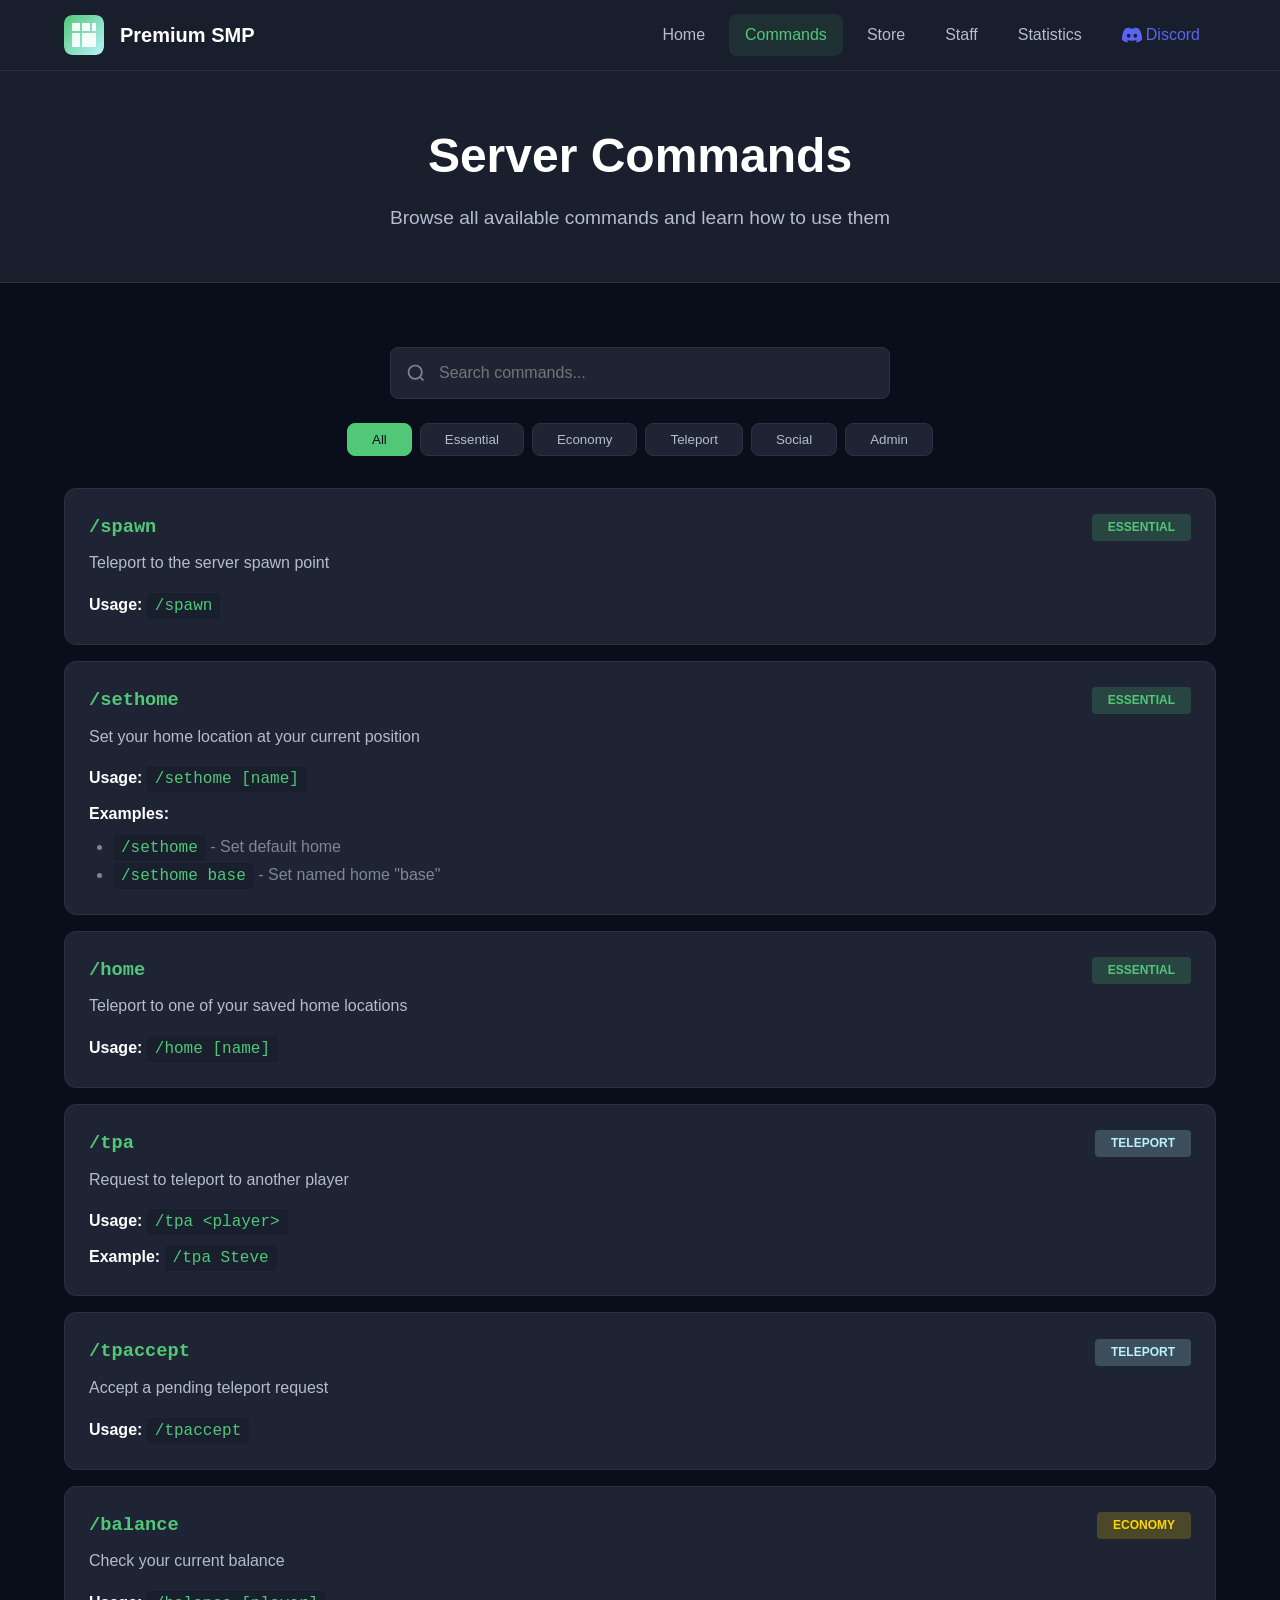
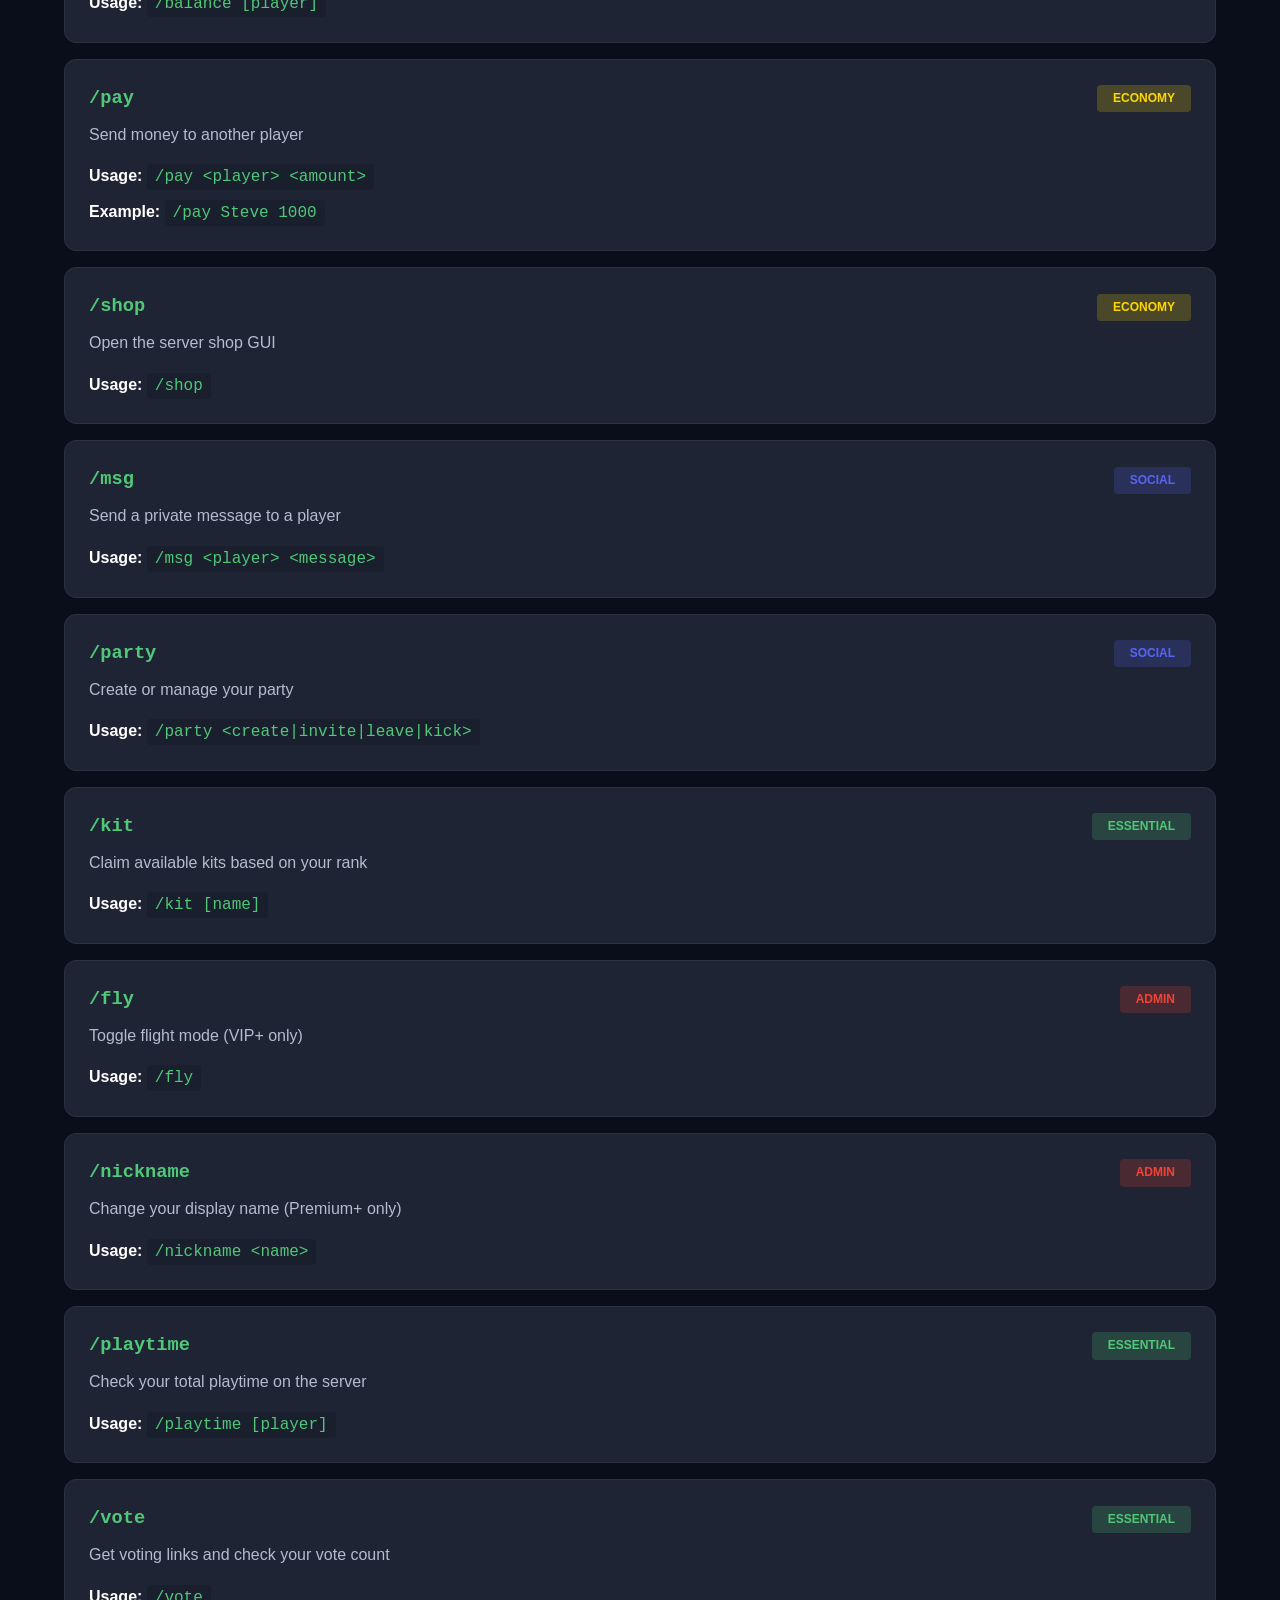
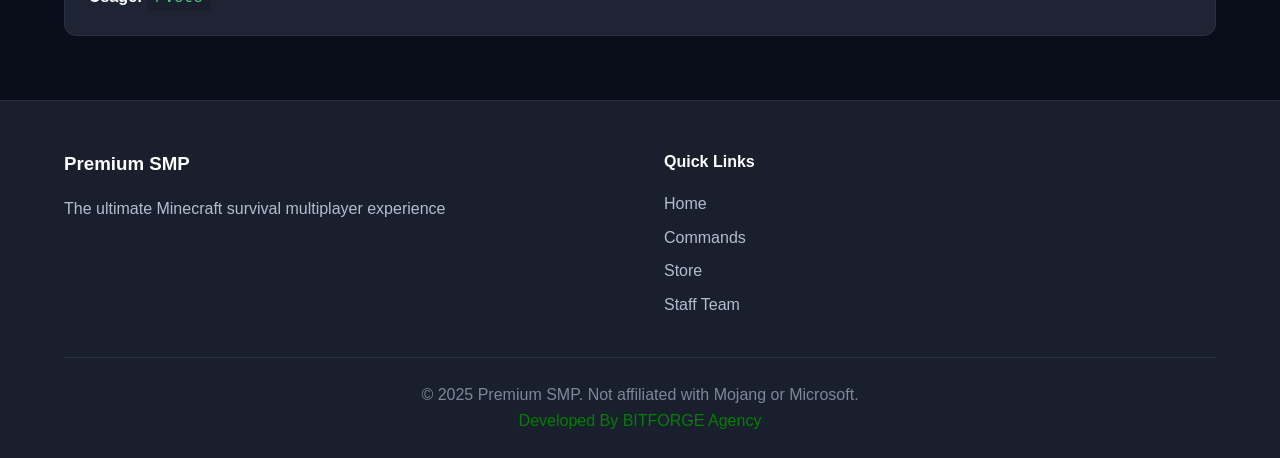
==== commit a2a163dc: "Updated The Footer Cradets" ====
--- a/commands.html
+++ b/commands.html
@@ -275,6 +275,7 @@
             </div>
             <div class="footer-bottom">
                 <p>&copy; 2025 Premium SMP. Not affiliated with Mojang or Microsoft.</p>
+                <p style="color: green;">Developed By BITFORGE Agency</p>
             </div>
         </div>
     </footer>
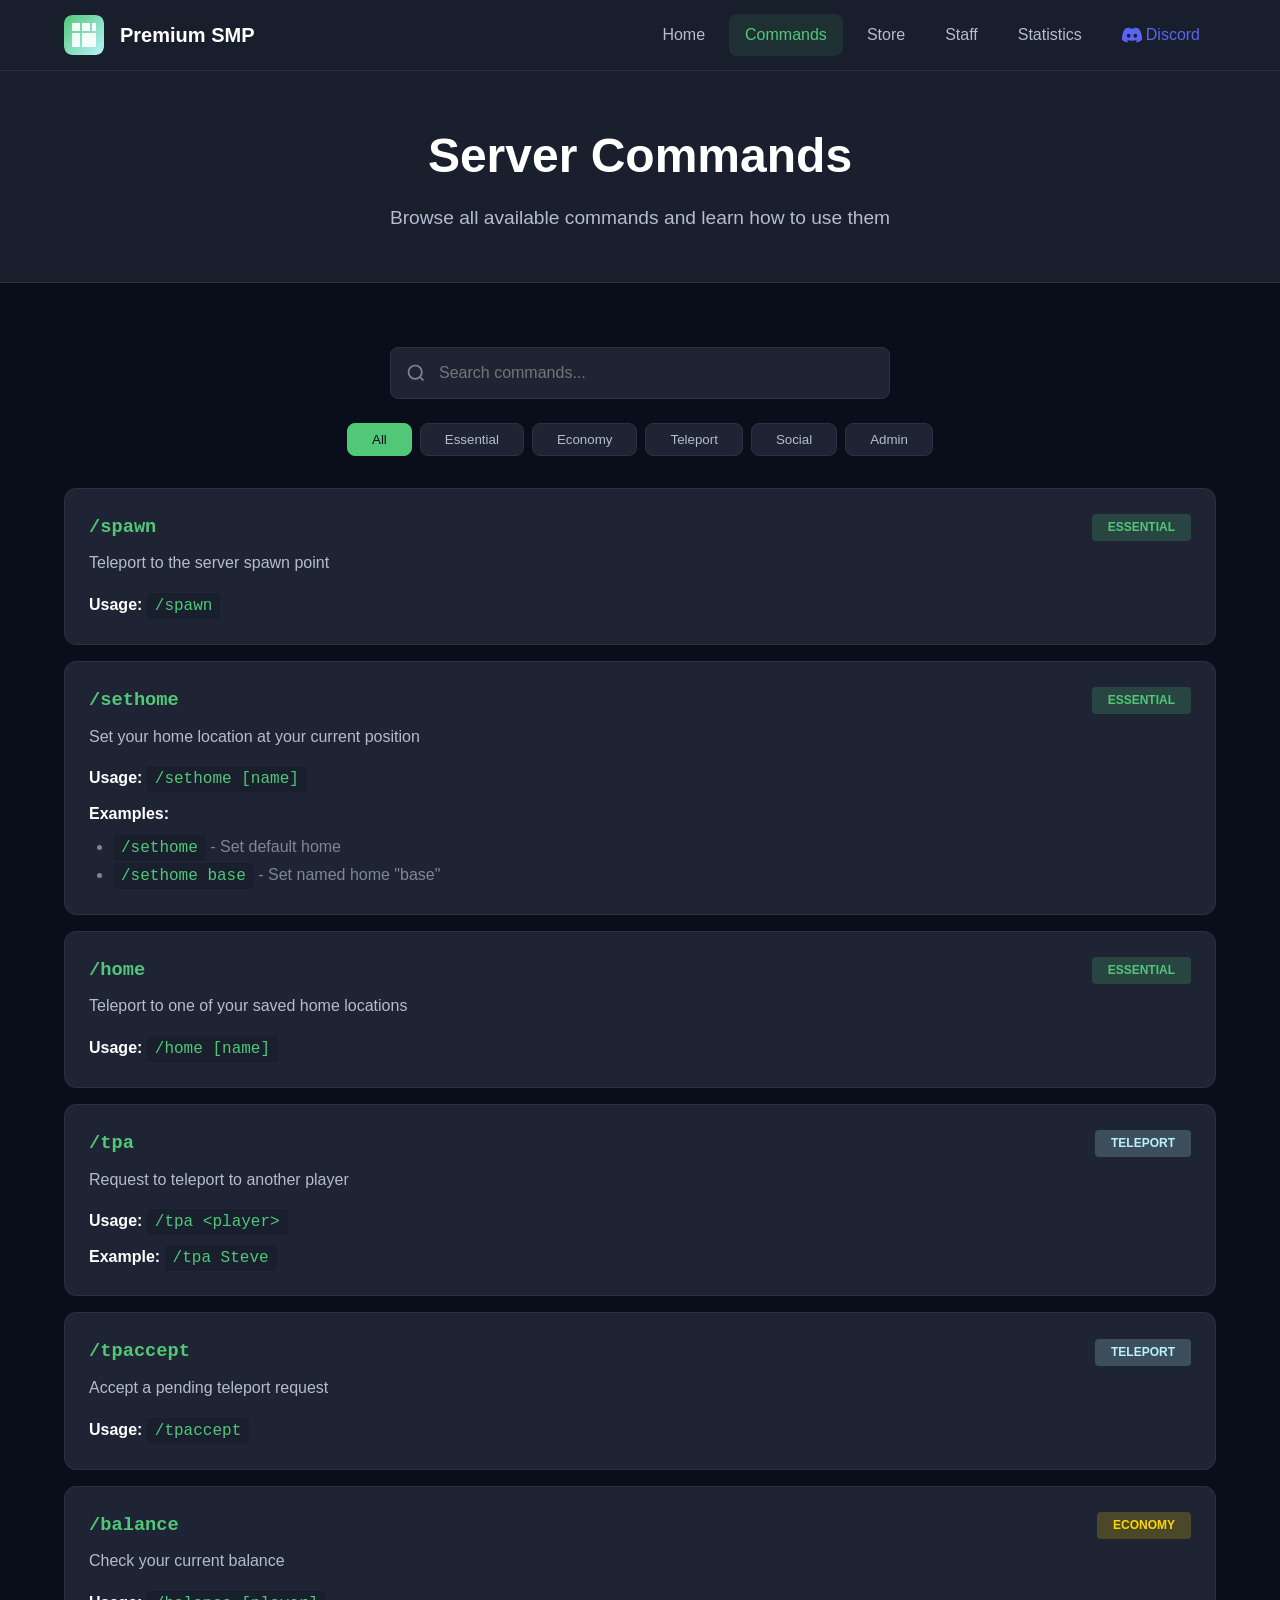
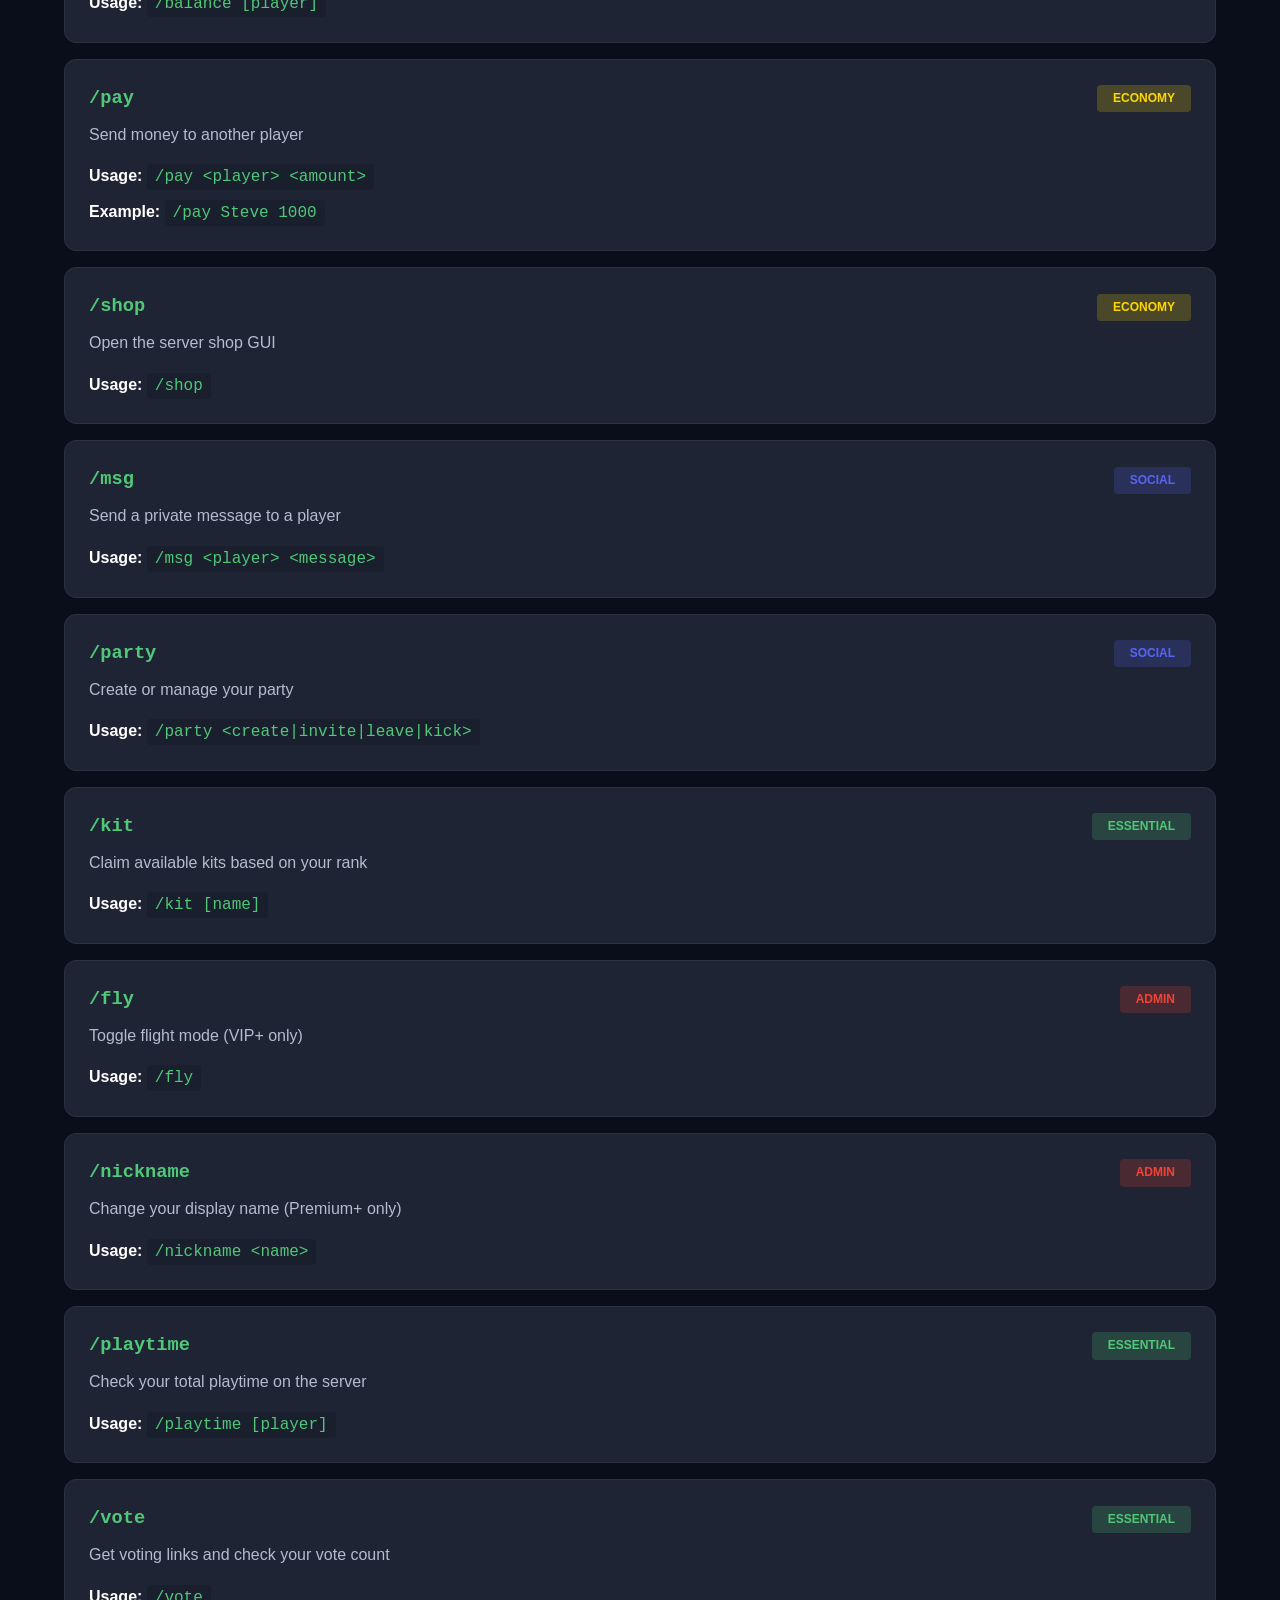
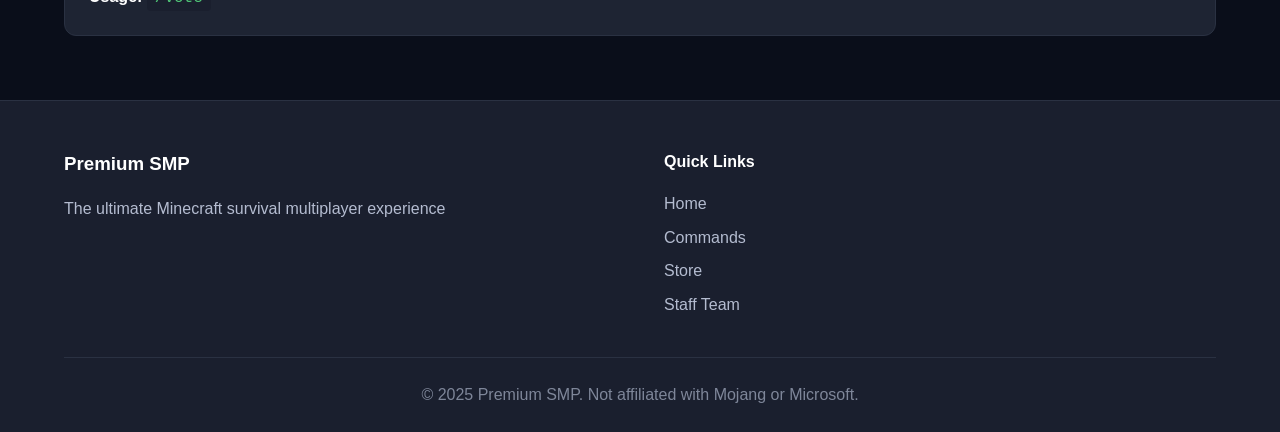
==== commit 27748926: "Updated The Footer Cradets" ====
--- a/commands.html
+++ b/commands.html
@@ -275,7 +275,6 @@
             </div>
             <div class="footer-bottom">
                 <p>&copy; 2025 Premium SMP. Not affiliated with Mojang or Microsoft.</p>
-                <p style="color: green;">Developed By BITFORGE Agency</p>
             </div>
         </div>
     </footer>
